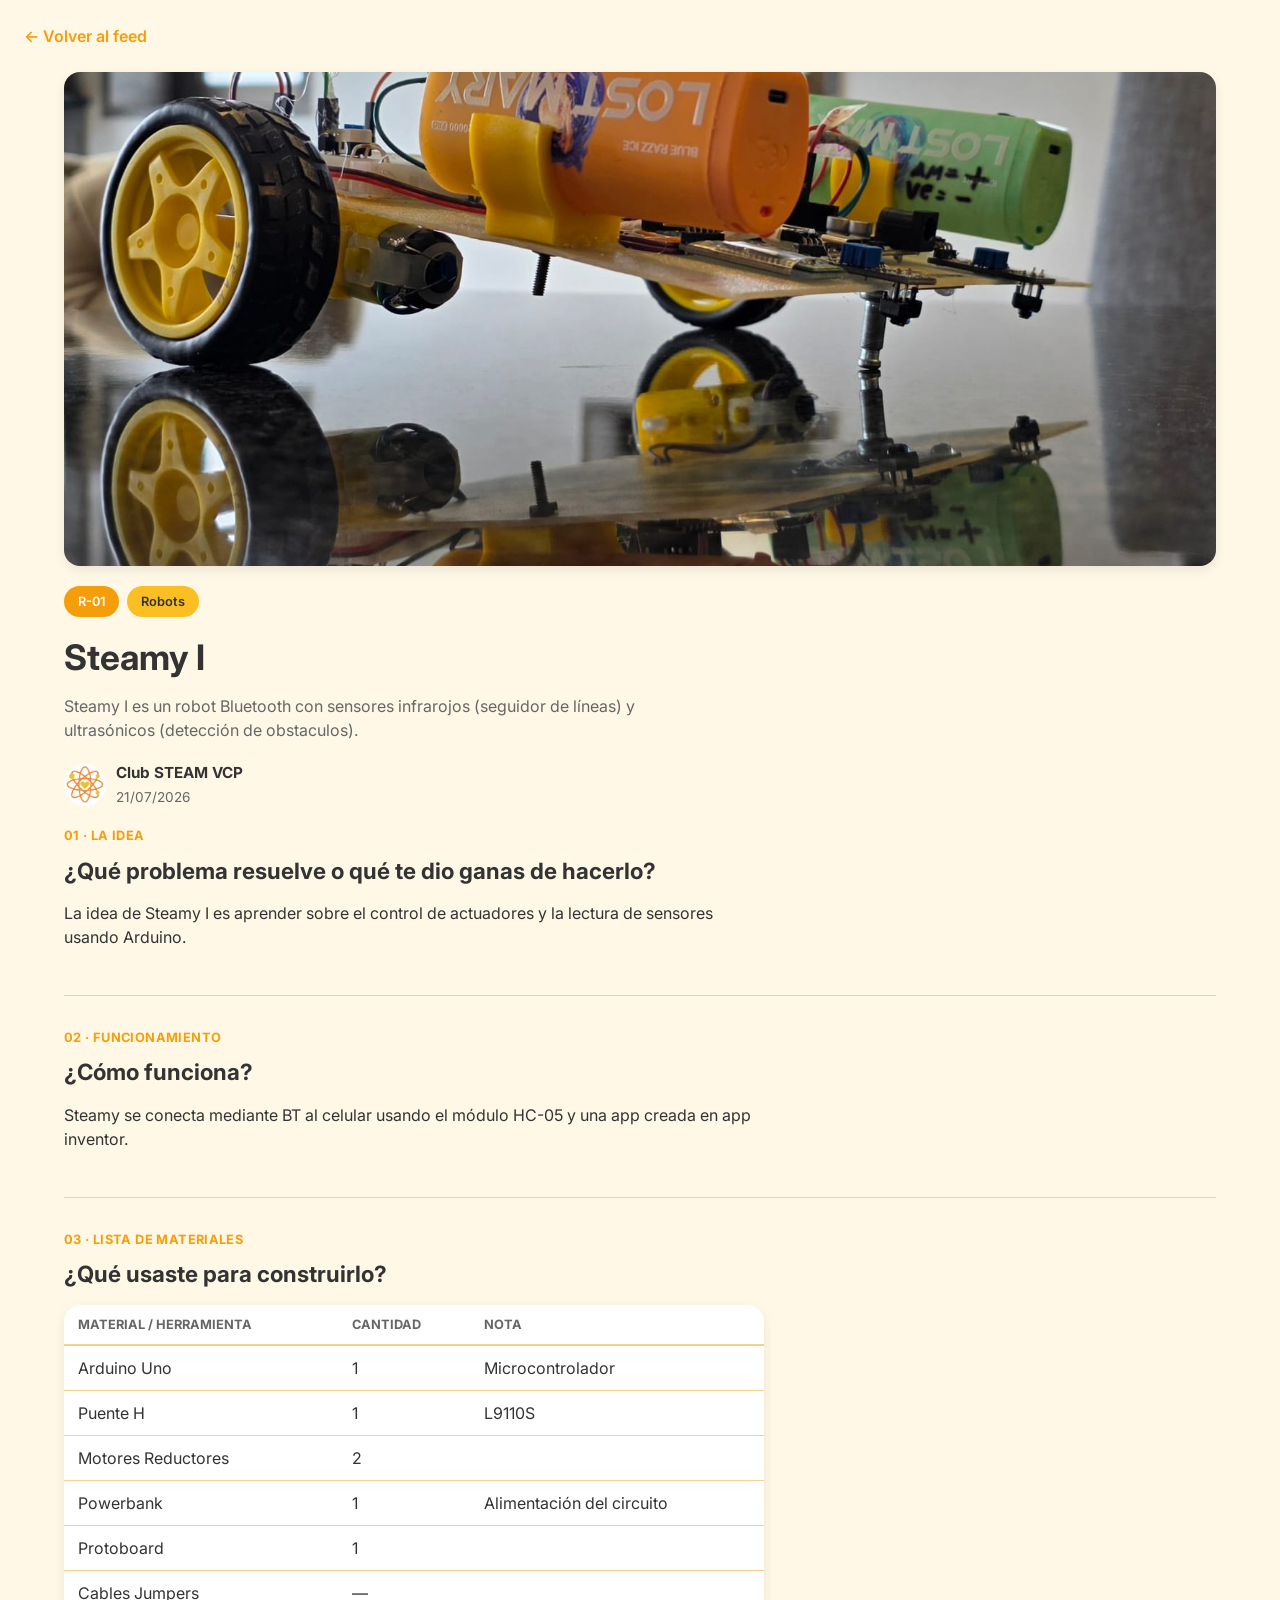
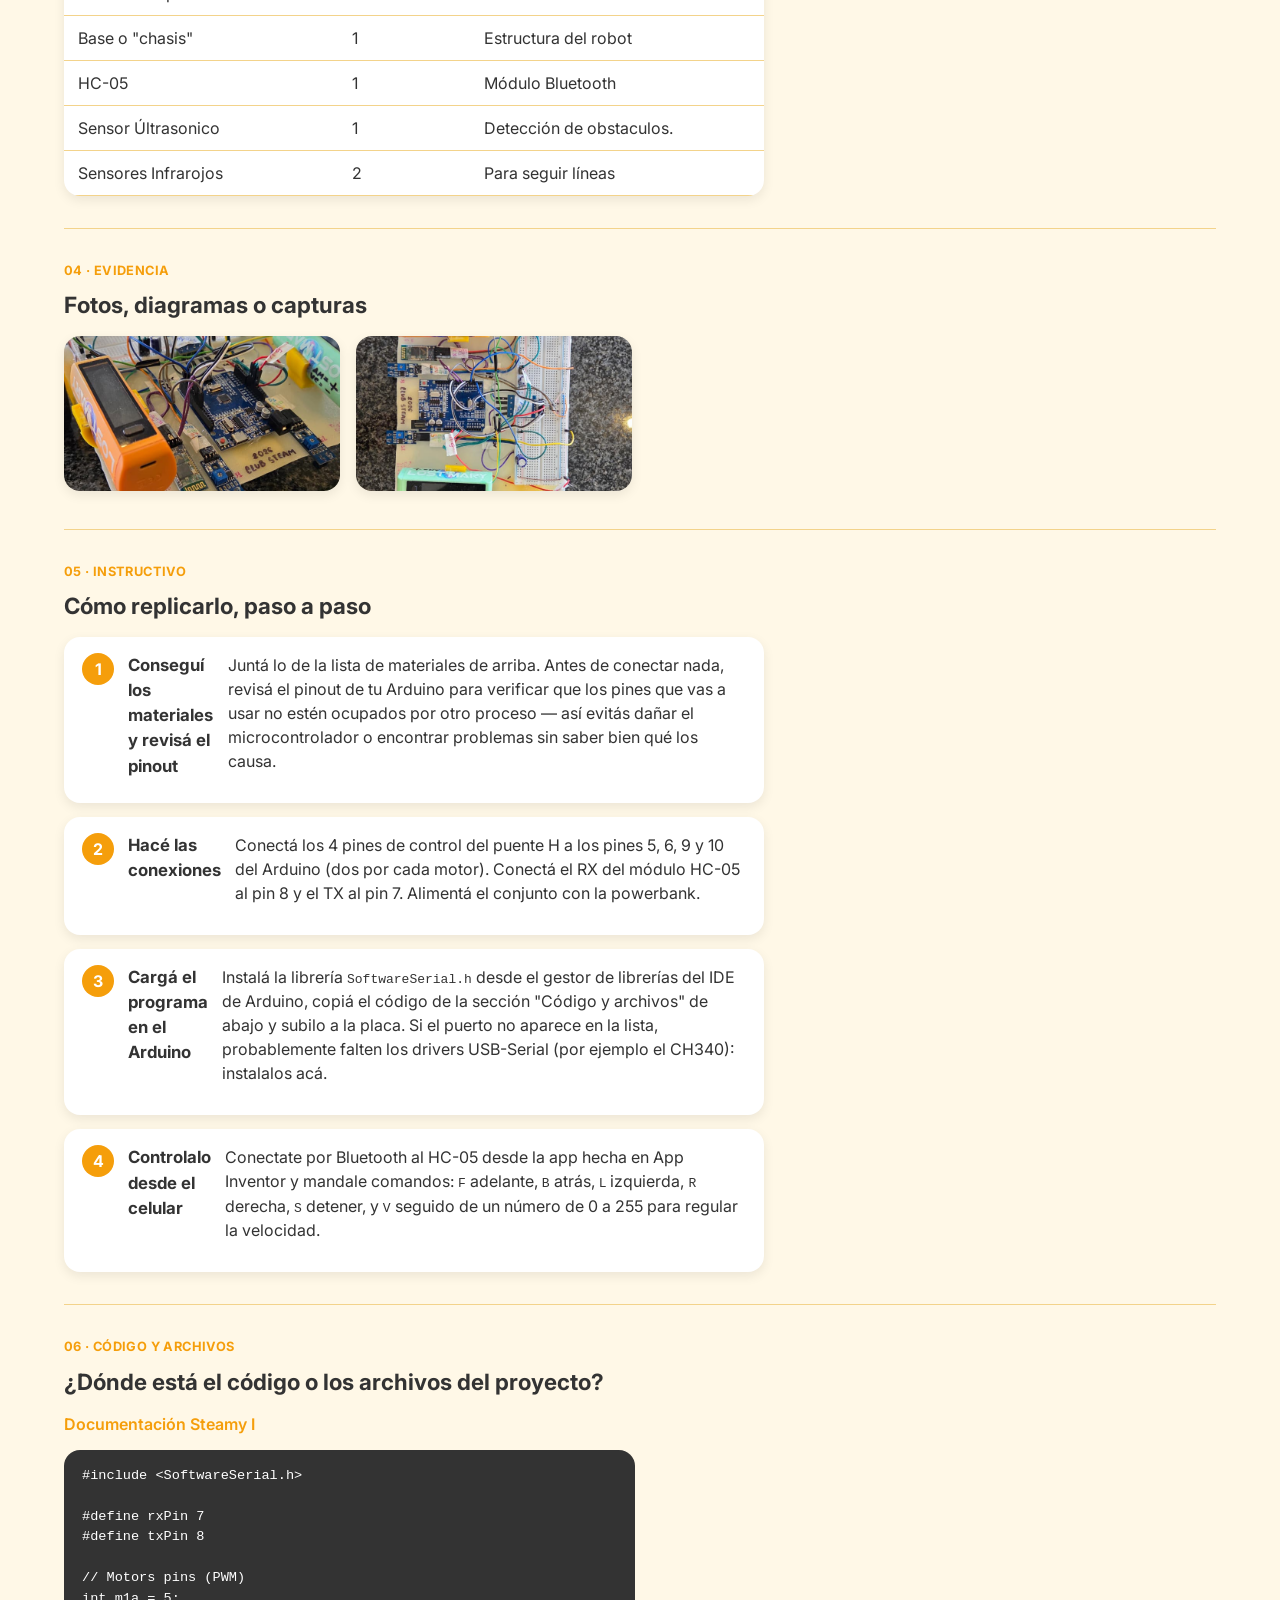
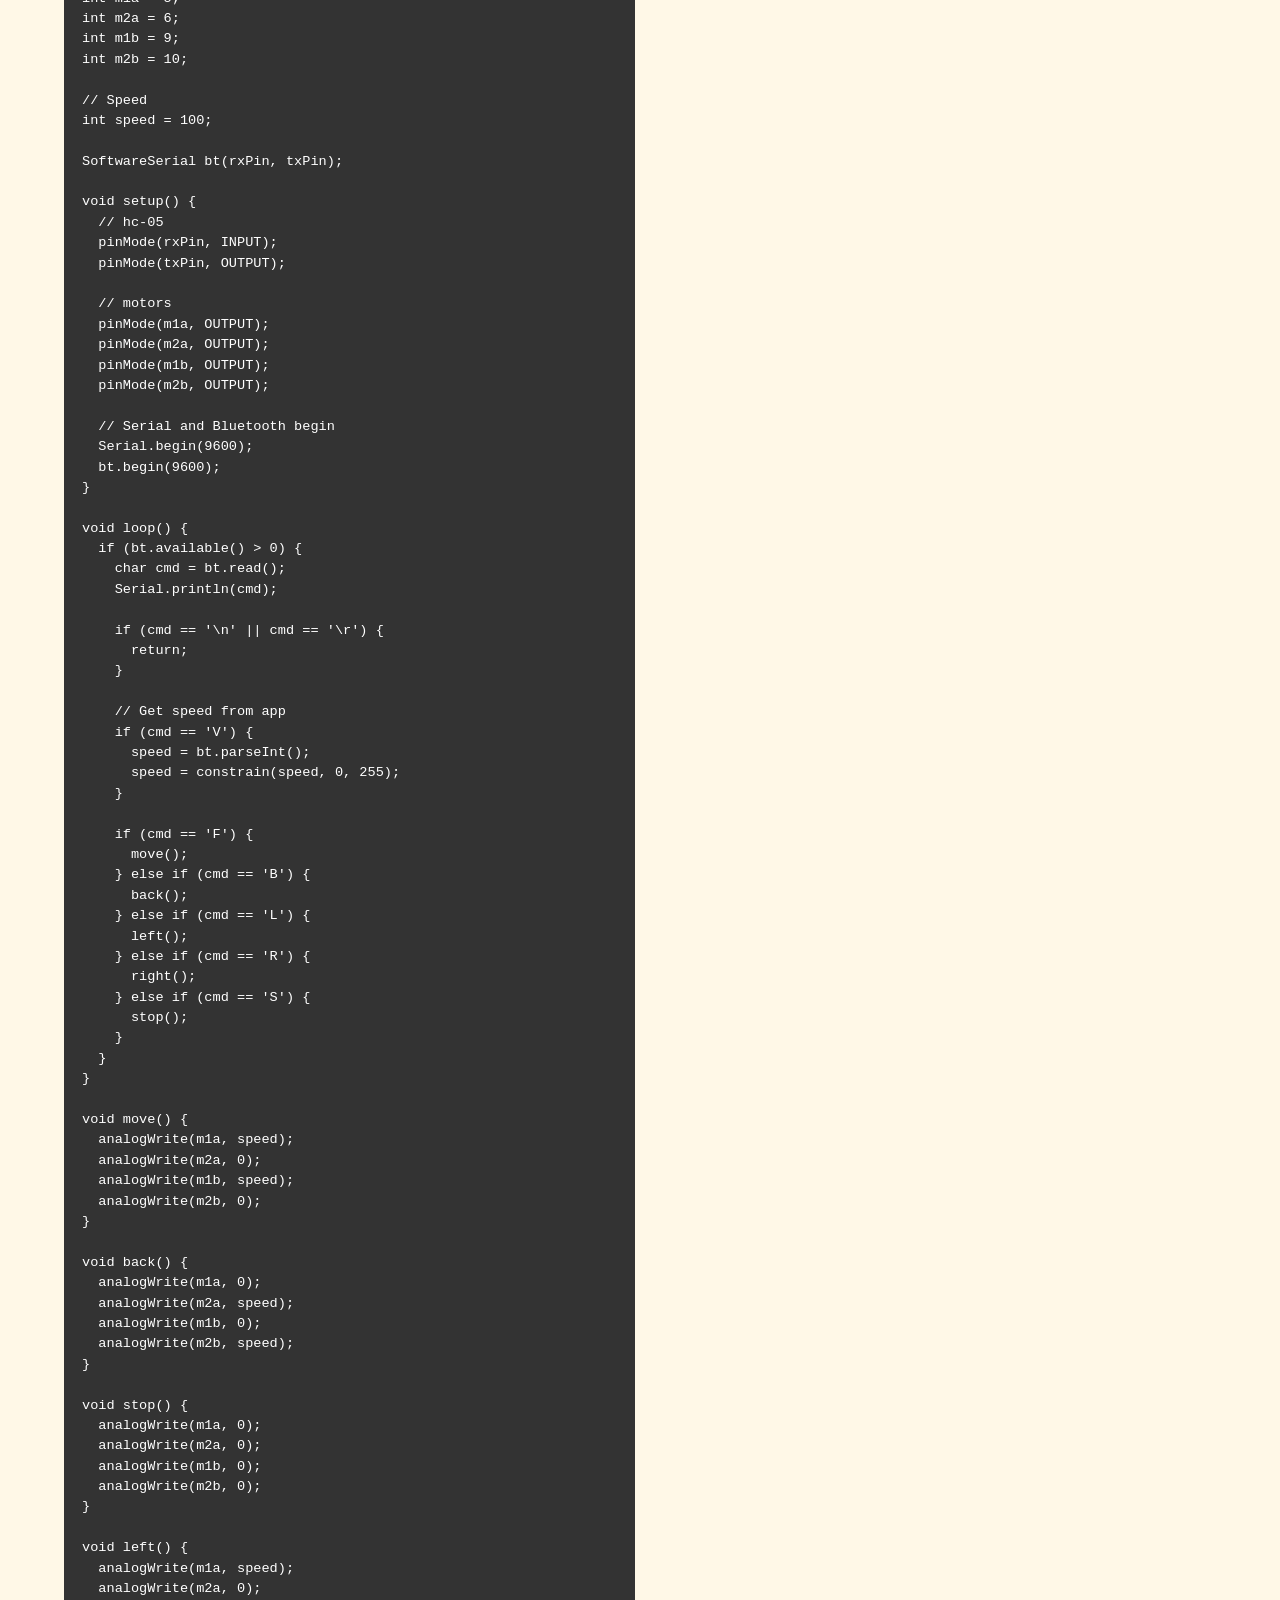
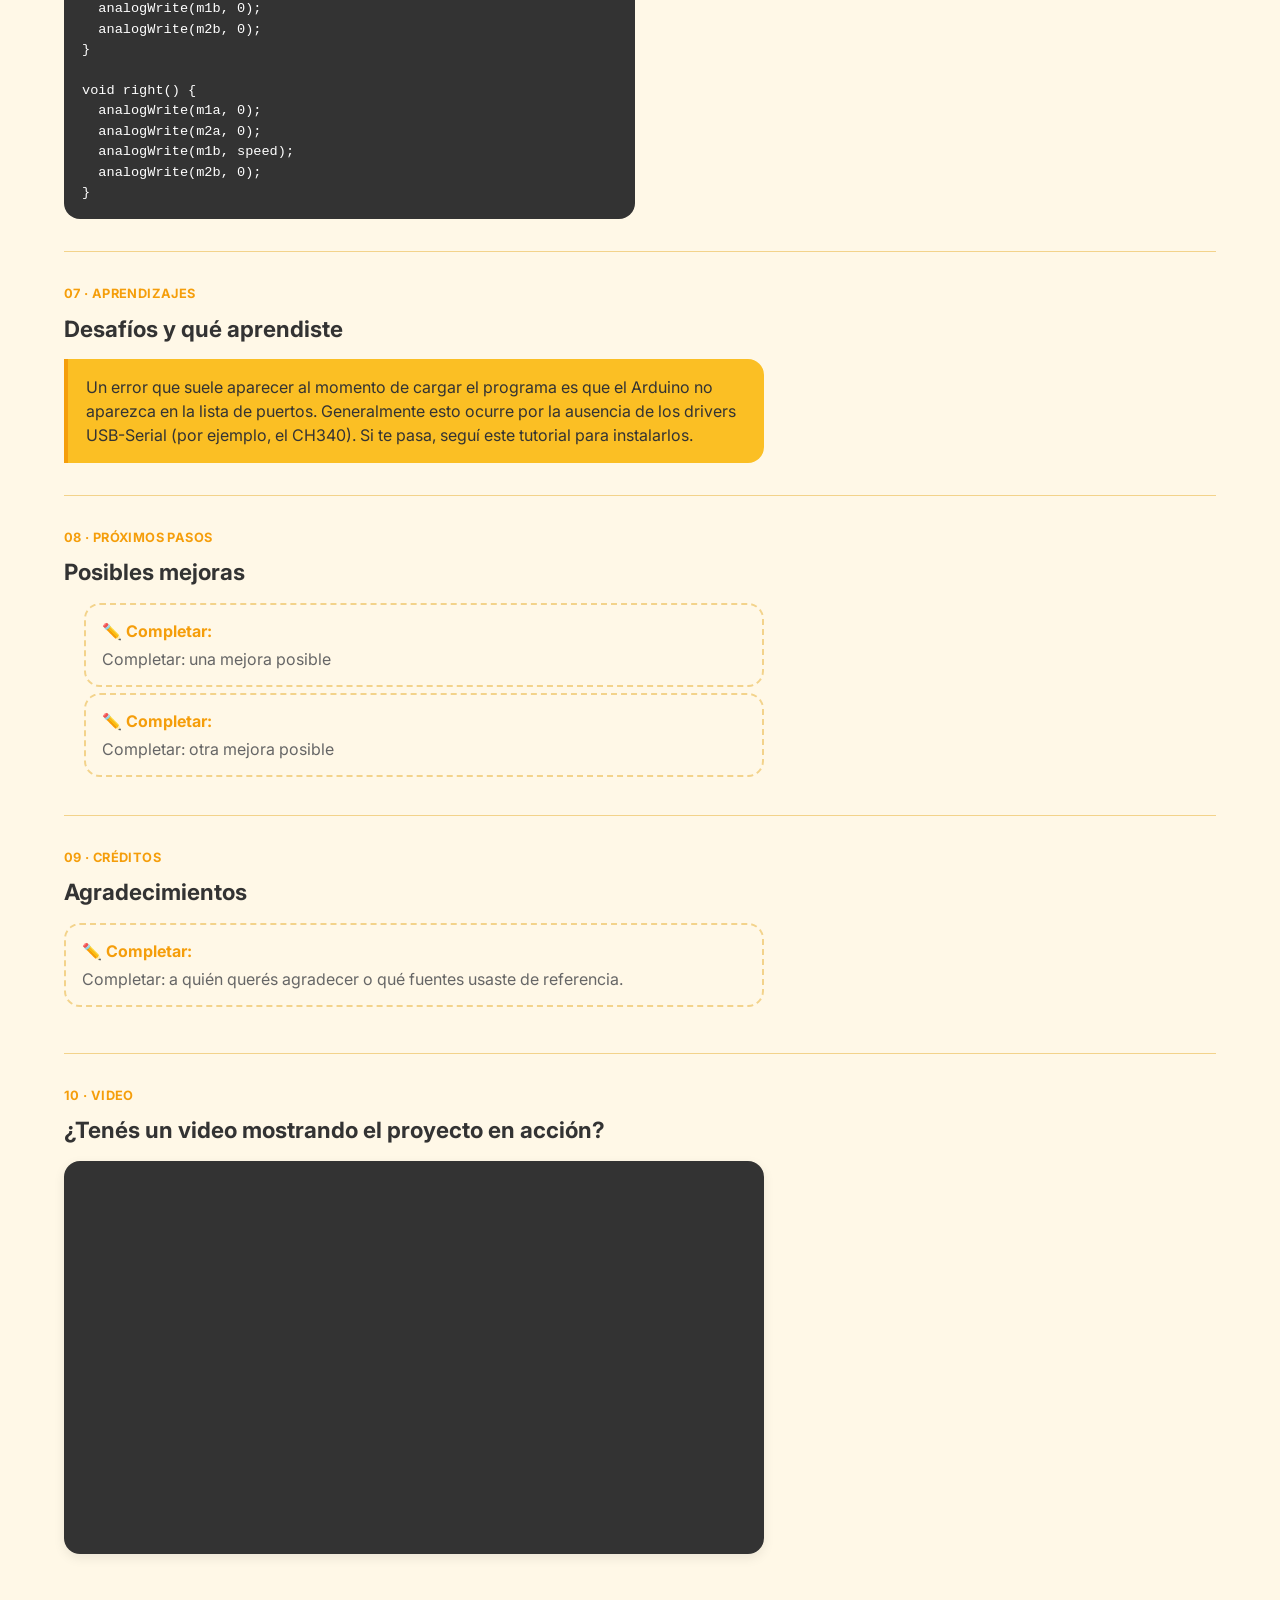
==== projects/steamy/index.html @ beb2fb8d "robot listo" ====
<!--
Proyecto: Steamy I
última modificación de este archivo: 20/07
Por Chiara Catalini | Orientadora del Club

Esta página también sirve de base para otros proyectos:
está armada igual que projects/_template/index.html.
Los bloques marcados "Completar" son los que faltan llenar.
-->

<!DOCTYPE html>
<html lang="es">
<head>
    <meta charset="UTF-8">
    <meta name="viewport" content="width=device-width, initial-scale=1.0">
    <title>Steamy I || Club STEAM VCP</title>
    <meta name="description" content="Documentación del proyecto Steamy I, del Club STEAM VCP.">
    <link rel="icon" type="image/svg+xml" href="../../assets/favicon.svg">
    <link rel="preconnect" href="https://fonts.googleapis.com">
    <link rel="preconnect" href="https://fonts.gstatic.com" crossorigin>
    <link href="https://fonts.googleapis.com/css2?family=Inter:wght@400;500;600;700&display=swap" rel="stylesheet">
    <link rel="stylesheet" href="../../style.css">
    <link rel="stylesheet" href="../../proyecto.css">
</head>
<body>

<a class="back-link" href="../../index.html">&larr; Volver al feed</a>

<header class="project-hero">
    <!-- Foto de portada: reemplazá el src de abajo por el archivo
         real (por ejemplo foto-portada.jpg) subido a esta misma
         carpeta. Se recomienda una imagen apaisada (más ancha que
         alta). Mientras no la subas, se ve una imagen genérica. -->
    <div class="hero-photo">
        <img src="steamy_thumb.jpeg" alt="Foto de Steamy I">
    </div>

    <div class="badge-row">
        <span class="badge designator">R-01</span>
        <span class="badge category">Robots</span>
    </div>

    <h1>Steamy I</h1>

    <!-- PREGUNTA 1: resumí el proyecto en una sola frase -->
    <p class="tagline">Steamy I es un robot Bluetooth con sensores infrarojos (seguidor de líneas) y ultrasónicos (detección de obstaculos).</p>

    <div class="hero-meta">
        <img src="../../assets/base/logo.jpeg" alt="">
        <div class="who">
            <strong>Club STEAM VCP</strong>
            <span>21/07/2026</span>
        </div>
    </div>
</header>

<main class="project-content">

    <section>
        <span class="section-eyebrow">01 · La idea</span>
        <h2>¿Qué problema resuelve o qué te dio ganas de hacerlo?</h2>
        <p class="">La idea de Steamy I es aprender sobre el control de actuadores y la lectura de sensores usando Arduino.</p>
    </section>

    <section>
        <span class="section-eyebrow">02 · Funcionamiento</span>
        <h2>¿Cómo funciona?</h2>
        <p class="">Steamy se conecta mediante BT al celular usando el módulo HC-05 y una app creada en app inventor.</p>
    </section>

    <section>
        <span class="section-eyebrow">03 · Lista de materiales</span>
        <h2>¿Qué usaste para construirlo?</h2>
        <table class="materials-table">
            <thead>
                <tr>
                    <th>Material / herramienta</th>
                    <th>Cantidad</th>
                    <th>Nota</th>
                </tr>
            </thead>
            <tbody>
                <tr>
                    <td>Arduino Uno</td>
                    <td>1</td>
                    <td>Microcontrolador</td>
                </tr>
                <tr>
                    <td>Puente H</td>
                    <td>1</td>
                    <td>L9110S</td>
                </tr>
                <tr>
                    <td>Motores Reductores</td>
                    <td>2</td>
                    <td></td>
                </tr>
                <tr>
                    <td>Powerbank</td>
                    <td>1</td>
                    <td>Alimentación del circuito</td>
                </tr>
                <tr>
                    <td>Protoboard</td>
                    <td>1</td>
                    <td></td>
                </tr>
                <tr>
                    <td>Cables Jumpers</td>
                    <td>—</td>
                    <td></td>
                </tr>
                <tr>
                    <td>Base o "chasis"</td>
                    <td>1</td>
                    <td>Estructura del robot</td>
                </tr>
                <tr>
                    <td>HC-05</td>
                    <td>1</td>
                    <td>Módulo Bluetooth</td>
                </tr>
                <tr>
                    <td>Sensor Últrasonico</td>
                    <td>1</td>
                    <td>Detección de obstaculos.</td>
                </tr>
                <tr>
                    <td>Sensores Infrarojos</td>
                    <td>2</td>
                    <td>Para seguir líneas</td>
                </tr>
            </tbody>
        </table>
    </section>

    <section>
        <span class="section-eyebrow">04 · Evidencia</span>
        <h2>Fotos, diagramas o capturas</h2>
        <div class="gallery">
            <figure>
                <div class="thumb-wrap"><img src="steamyIbot.jpeg" alt="" loading="lazy"></div>
                <figcaption></figcaption>
            </figure>
            <figure>
                <div class="thumb-wrap"><img src="steamyIbot2.jpeg" alt="" loading="lazy"></div>
                <figcaption></figcaption>
            </figure>
        </div>
    </section>

    <section>
        <span class="section-eyebrow">05 · Instructivo</span>
        <h2>Cómo replicarlo, paso a paso</h2>
        <ol class="steps">
            <li>
                <h3>Conseguí los materiales y revisá el pinout</h3>
                <p>Juntá lo de la lista de materiales de arriba. Antes de conectar nada, revisá el pinout de tu Arduino para verificar que los pines que vas a usar no estén ocupados por otro proceso — así evitás dañar el microcontrolador o encontrar problemas sin saber bien qué los causa.</p>
            </li>
            <li>
                <h3>Hacé las conexiones</h3>
                <p>Conectá los 4 pines de control del puente H a los pines 5, 6, 9 y 10 del Arduino (dos por cada motor). Conectá el RX del módulo HC-05 al pin 8 y el TX al pin 7. Alimentá el conjunto con la powerbank.</p>
            </li>
            <li>
                <h3>Cargá el programa en el Arduino</h3>
                <p>Instalá la librería <code>SoftwareSerial.h</code> desde el gestor de librerías del IDE de Arduino, copiá el código de la sección "Código y archivos" de abajo y subilo a la placa. Si el puerto no aparece en la lista, probablemente falten los drivers USB-Serial (por ejemplo el CH340): <a href="https://www.instructables.com/Instalar-driver-para-CH340G/">instalalos acá</a>.</p>
            </li>
            <li>
                <h3>Controlalo desde el celular</h3>
                <p>Conectate por Bluetooth al HC-05 desde la app hecha en App Inventor y mandale comandos: <code>F</code> adelante, <code>B</code> atrás, <code>L</code> izquierda, <code>R</code> derecha, <code>S</code> detener, y <code>V</code> seguido de un número de 0 a 255 para regular la velocidad.</p>
            </li>
        </ol>
    </section>

    <section>
        <span class="section-eyebrow">06 · Código y archivos</span>
        <h2>¿Dónde está el código o los archivos del proyecto?</h2>
        <ul class="resource-links">
            <li><a href="https://docs.google.com/document/d/1hiHm9wqZEXQ-DILTaQ02pxZamUTUHwvBk6soiBpxgWE/edit?usp=sharing" class="">Documentación Steamy I</a></li>
        </ul>
        <p></p>
        <pre class="code-panel">#include &lt;SoftwareSerial.h&gt;

#define rxPin 7
#define txPin 8

// Motors pins (PWM)
int m1a = 5;
int m2a = 6;
int m1b = 9;
int m2b = 10;

// Speed
int speed = 100;

SoftwareSerial bt(rxPin, txPin);

void setup() {
  // hc-05
  pinMode(rxPin, INPUT);
  pinMode(txPin, OUTPUT);

  // motors
  pinMode(m1a, OUTPUT);
  pinMode(m2a, OUTPUT);
  pinMode(m1b, OUTPUT);
  pinMode(m2b, OUTPUT);

  // Serial and Bluetooth begin
  Serial.begin(9600);
  bt.begin(9600);
}

void loop() {
  if (bt.available() &gt; 0) {
    char cmd = bt.read();
    Serial.println(cmd);

    if (cmd == '\n' || cmd == '\r') {
      return;
    }

    // Get speed from app
    if (cmd == 'V') {
      speed = bt.parseInt();
      speed = constrain(speed, 0, 255);
    }

    if (cmd == 'F') {
      move();
    } else if (cmd == 'B') {
      back();
    } else if (cmd == 'L') {
      left();
    } else if (cmd == 'R') {
      right();
    } else if (cmd == 'S') {
      stop();
    }
  }
}

void move() {
  analogWrite(m1a, speed);
  analogWrite(m2a, 0);
  analogWrite(m1b, speed);
  analogWrite(m2b, 0);
}

void back() {
  analogWrite(m1a, 0);
  analogWrite(m2a, speed);
  analogWrite(m1b, 0);
  analogWrite(m2b, speed);
}

void stop() {
  analogWrite(m1a, 0);
  analogWrite(m2a, 0);
  analogWrite(m1b, 0);
  analogWrite(m2b, 0);
}

void left() {
  analogWrite(m1a, speed);
  analogWrite(m2a, 0);
  analogWrite(m1b, 0);
  analogWrite(m2b, 0);
}

void right() {
  analogWrite(m1a, 0);
  analogWrite(m2a, 0);
  analogWrite(m1b, speed);
  analogWrite(m2b, 0);
}</pre>
    </section>

    <section>
        <span class="section-eyebrow">07 · Aprendizajes</span>
        <h2>Desafíos y qué aprendiste</h2>
        <div class="callout">
            <p>Un error que suele aparecer al momento de cargar el programa es que el Arduino no aparezca en la lista de puertos. Generalmente esto ocurre por la ausencia de los drivers USB-Serial (por ejemplo, el CH340). Si te pasa, seguí <a href="https://www.instructables.com/Instalar-driver-para-CH340G/">este tutorial</a> para instalarlos.</p>
        </div>
    </section>

    <section>
        <span class="section-eyebrow">08 · Próximos pasos</span>
        <h2>Posibles mejoras</h2>
        <ul class="plain">
            <li class="fill">Completar: una mejora posible</li>
            <li class="fill">Completar: otra mejora posible</li>
        </ul>
    </section>

    <section>
        <span class="section-eyebrow">09 · Créditos</span>
        <h2>Agradecimientos</h2>
        <p class="fill">Completar: a quién querés agradecer o qué fuentes usaste de referencia.</p>
    </section>

    <section>
        <span class="section-eyebrow">10 · Video</span>
        <h2>¿Tenés un video mostrando el proyecto en acción?</h2>
        <!-- Pegá el link completo de YouTube en data-youtube, por
             ejemplo: data-youtube="https://youtu.be/dQw4w9WgXcQ"
             Si lo dejás vacío, se muestra un aviso en vez de romperse. -->
        <div class="video-embed" data-youtube=""></div>
    </section>

</main>

<script src="../../proyecto.js" defer></script>
</body>
</html>
---- style.css ----
:root{
  --primary: #f59e0b;
  --secondary: #fbbf24;
  --background: #fff8e7;
  --surface: #ffffff;
  --text: #333;
  --text-light: #666;
  --border: #f3d38b;

  --radius: 16px;
  --shadow: 0 4px 12px rgba(0,0,0,.08);

  --max-width: 1200px;

  --font: "Inter", sans-serif;
}

*{
  margin:0;
  padding:0;
  box-sizing:border-box;
}

html{
  scroll-behavior:smooth;
}

body{
  font-family:var(--font);
  background:var(--background);
  color:var(--text);
  line-height:1.5;
}

img{
  max-width:100%;
  display:block;
}

a{
  color:inherit;
  text-decoration:none;
}

/*layout*/

.site-header,
main,
.site-footer{
  max-width:var(--max-width);
  margin:auto;
  padding:24px;
}

/*header*/

.header-row{
  display:flex;
  align-items:center;
  gap:16px;
}

.logo{
  width:60px;
}

.header-text h1{
  font-size:2rem;
  color:var(--primary);
}

.subtitle{
  color:var(--text-light);
  margin-top:4px;
}

/*filtros*/

.filters{
  display:flex;
  flex-wrap:wrap;
  gap:10px;
  margin:20px auto;
  max-width:var(--max-width);
  padding:0 24px;
}

.pin{
  padding:8px 16px;
  border:none;
  border-radius:999px;
  background:var(--secondary);
  cursor:pointer;
  transition:.2s;
}

.pin:hover{
  background:var(--primary);
  color:white;
}

.pin[aria-pressed="true"]{
  background:var(--primary);
  color:white;
}

/*feed y tarjetas*/

.feed{
  display:grid;
  grid-template-columns:repeat(auto-fit,minmax(280px,1fr));
  gap:24px;
}

.card{
  background:var(--surface);
  border-radius:var(--radius);
  overflow:hidden;
  box-shadow:var(--shadow);
  transition:.2s;
}

.card:hover{
  transform:translateY(-4px);
}

.thumb-wrap{
  aspect-ratio:16/9;
  overflow:hidden;
}

.thumb-wrap img{
  width:100%;
  height:100%;
  object-fit:cover;
}

.card-body{
  padding:16px;
}

.avatar{
  width:42px;
  height:42px;
  border-radius:50%;
  margin-bottom:12px;
}

.card-title{
  font-size:1.1rem;
  margin-bottom:6px;
}

.card-author{
  color:var(--text-light);
  font-size:.9rem;
}

.card-tags{
  margin-top:8px;
  color:var(--primary);
  font-size:.85rem;
}

/*vacio*/

.empty-state{
  text-align:center;
  padding:60px 20px;
  border-radius:var(--radius);
  background:white;
  box-shadow:var(--shadow);
}

/*Footer*/

.site-footer{
  margin-top:40px;
  color:var(--text-light);
}

.site-footer h3{
  color:var(--primary);
  margin-bottom:8px;
}


/*RESPONSIVE*/

@media(max-width:600px){

.header-row{
    flex-direction:column;
    text-align:center;
}

.filters{
    justify-content:center;
}

}
---- proyecto.css ----
/* estilos de la página individual de cada proyecto.
   se usa junto a style.css (de ahí toma las variables de color,
   radios, sombras y tipografía) */

/*volver al feed*/

.back-link{
  display:inline-block;
  margin:24px 24px 0;
  color:var(--primary);
  font-weight:600;
}

.back-link:hover{
  text-decoration:underline;
}

/*foto de portada*/

.hero-photo{
  aspect-ratio:21/9;
  border-radius:var(--radius);
  overflow:hidden;
  box-shadow:var(--shadow);
  margin-bottom:20px;
}

.hero-photo img{
  width:100%;
  height:100%;
  object-fit:cover;
}

/*hero del proyecto*/

.project-hero{
  max-width:var(--max-width);
  margin:auto;
  padding:24px 24px 0;
}

.badge-row{
  display:flex;
  flex-wrap:wrap;
  gap:8px;
  margin-bottom:14px;
}

.badge{
  padding:6px 14px;
  border-radius:999px;
  font-size:.8rem;
  font-weight:600;
}

.badge.designator{
  background:var(--primary);
  color:white;
}

.badge.category{
  background:var(--secondary);
  color:var(--text);
}

.project-hero h1{
  font-size:2.2rem;
  margin-bottom:10px;
}

.tagline{
  color:var(--text-light);
  max-width:60ch;
  margin-bottom:20px;
}

.hero-meta{
  display:flex;
  align-items:center;
  gap:10px;
  margin-bottom:10px;
}

.hero-meta img{
  width:42px;
  height:42px;
  border-radius:50%;
}

.hero-meta .who strong{
  display:block;
  font-size:.95rem;
}

.hero-meta .who span{
  font-size:.85rem;
  color:var(--text-light);
}

/*contenido*/

.project-content{
  max-width:var(--max-width);
  margin:auto;
  padding:0 24px 60px;
}

.project-content section{
  padding:32px 0;
  border-top:1px solid var(--border);
}

.project-content section:first-child{
  border-top:none;
  padding-top:8px;
}

.section-eyebrow{
  display:block;
  color:var(--primary);
  font-weight:700;
  text-transform:uppercase;
  font-size:.8rem;
  letter-spacing:.03em;
  margin-bottom:8px;
}

.project-content h2{
  font-size:1.4rem;
  margin-bottom:14px;
}

.project-content p{
  max-width:70ch;
  margin-bottom:14px;
}

/*caja para completar: marca en el navegador dónde falta escribir*/

.fill{
  display:block;
  max-width:70ch;
  padding:14px 16px;
  border:2px dashed var(--border);
  border-radius:var(--radius);
  color:var(--text-light);
  background:var(--background);
}

.fill::before{
  content:"✏️ Completar: ";
  display:block;
  font-weight:700;
  color:var(--primary);
  margin-bottom:4px;
}

/*tabla de materiales*/

.materials-table{
  width:100%;
  max-width:70ch;
  border-collapse:collapse;
  background:var(--surface);
  border-radius:var(--radius);
  overflow:hidden;
  box-shadow:var(--shadow);
}

.materials-table th{
  text-align:left;
  font-size:.8rem;
  text-transform:uppercase;
  color:var(--text-light);
  padding:10px 14px;
  border-bottom:2px solid var(--border);
}

.materials-table td{
  padding:10px 14px;
  border-bottom:1px solid var(--border);
}

/*galería*/

.gallery{
  display:grid;
  grid-template-columns:repeat(auto-fill,minmax(220px,1fr));
  gap:16px;
}

.gallery figure{
  margin:0;
}

.gallery .thumb-wrap{
  border-radius:var(--radius);
  box-shadow:var(--shadow);
}

.gallery figcaption{
  color:var(--text-light);
  font-size:.85rem;
  margin-top:6px;
}

/*pasos para replicar*/

.steps{
  list-style:none;
  max-width:70ch;
  display:flex;
  flex-direction:column;
  gap:14px;
  counter-reset:step;
}

.steps li{
  display:flex;
  gap:14px;
  background:var(--surface);
  border-radius:var(--radius);
  box-shadow:var(--shadow);
  padding:16px 18px;
}

.steps li::before{
  content:counter(step);
  counter-increment:step;
  flex-shrink:0;
  width:32px;
  height:32px;
  border-radius:50%;
  background:var(--primary);
  color:white;
  font-weight:700;
  display:flex;
  align-items:center;
  justify-content:center;
}

.steps h3{
  font-size:1.05rem;
  margin-bottom:4px;
}

/*código y enlaces*/

.code-panel{
  background:var(--text);
  color:#fff;
  font-family:monospace;
  font-size:.85rem;
  padding:16px 18px;
  border-radius:var(--radius);
  max-width:70ch;
  overflow-x:auto;
}

.resource-links{
  list-style:none;
  display:flex;
  flex-direction:column;
  gap:8px;
  margin-bottom:14px;
}

.resource-links a{
  color:var(--primary);
  font-weight:600;
}

.resource-links a:hover{
  text-decoration:underline;
}

/*callout (desafíos)*/

.callout{
  max-width:70ch;
  background:var(--secondary);
  border-left:4px solid var(--primary);
  border-radius:0 var(--radius) var(--radius) 0;
  padding:16px 18px;
}

.callout p:last-child{
  margin-bottom:0;
}

/*lista simple (mejoras, créditos)*/

.project-content ul.plain{
  max-width:70ch;
  padding-left:20px;
}

.project-content ul.plain li{
  margin-bottom:6px;
}

/*video*/

.video-embed{
  position:relative;
  aspect-ratio:16/9;
  max-width:70ch;
  border-radius:var(--radius);
  overflow:hidden;
  background:var(--text);
  box-shadow:var(--shadow);
}

.video-embed iframe{
  width:100%;
  height:100%;
  border:0;
  display:block;
}

.video-embed.is-empty{
  aspect-ratio:auto;
  min-height:120px;
  display:flex;
  align-items:center;
  justify-content:center;
  text-align:center;
  padding:20px;
  color:var(--text-light);
  background:var(--background);
  border:2px dashed var(--border);
  box-shadow:none;
}

.video-facade{
  width:100%;
  height:100%;
  border:0;
  padding:0;
  cursor:pointer;
  background-size:cover;
  background-position:center;
  position:relative;
}

.video-facade::before{
  content:"";
  position:absolute;
  inset:0;
  background:linear-gradient(to top, rgba(0,0,0,.5), rgba(0,0,0,0) 55%);
}

.play-icon{
  position:absolute;
  top:50%;
  left:50%;
  transform:translate(-50%,-50%);
  width:62px;
  height:62px;
  border-radius:50%;
  background:var(--primary);
  box-shadow:var(--shadow);
  transition:.2s;
}

.play-icon::after{
  content:"";
  position:absolute;
  top:50%;
  left:55%;
  transform:translate(-50%,-50%);
  border-style:solid;
  border-width:11px 0 11px 18px;
  border-color:transparent transparent transparent #fff;
}

.video-facade:hover .play-icon{
  transform:translate(-50%,-50%) scale(1.06);
}

/*responsive*/

@media(max-width:600px){
  .steps li{
    flex-direction:column;
  }
  .hero-photo{
    aspect-ratio:16/9;
  }
}
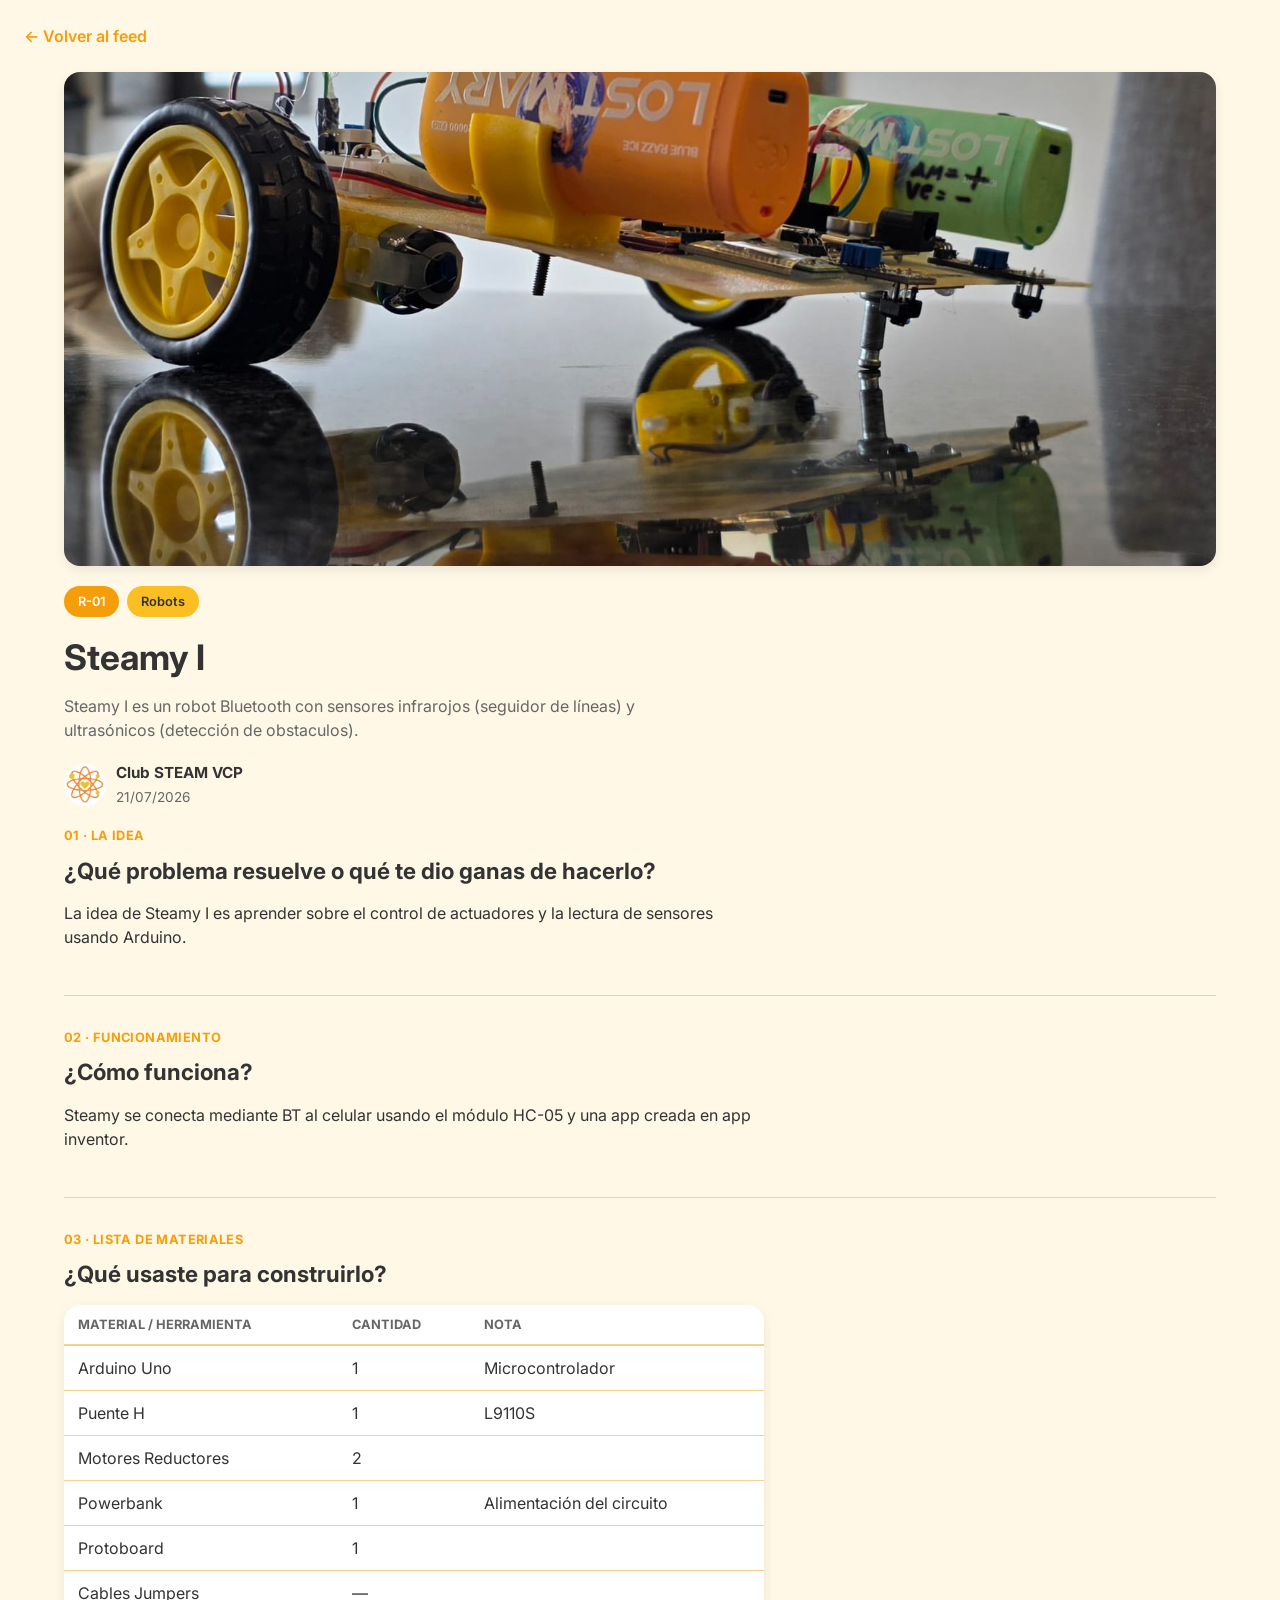
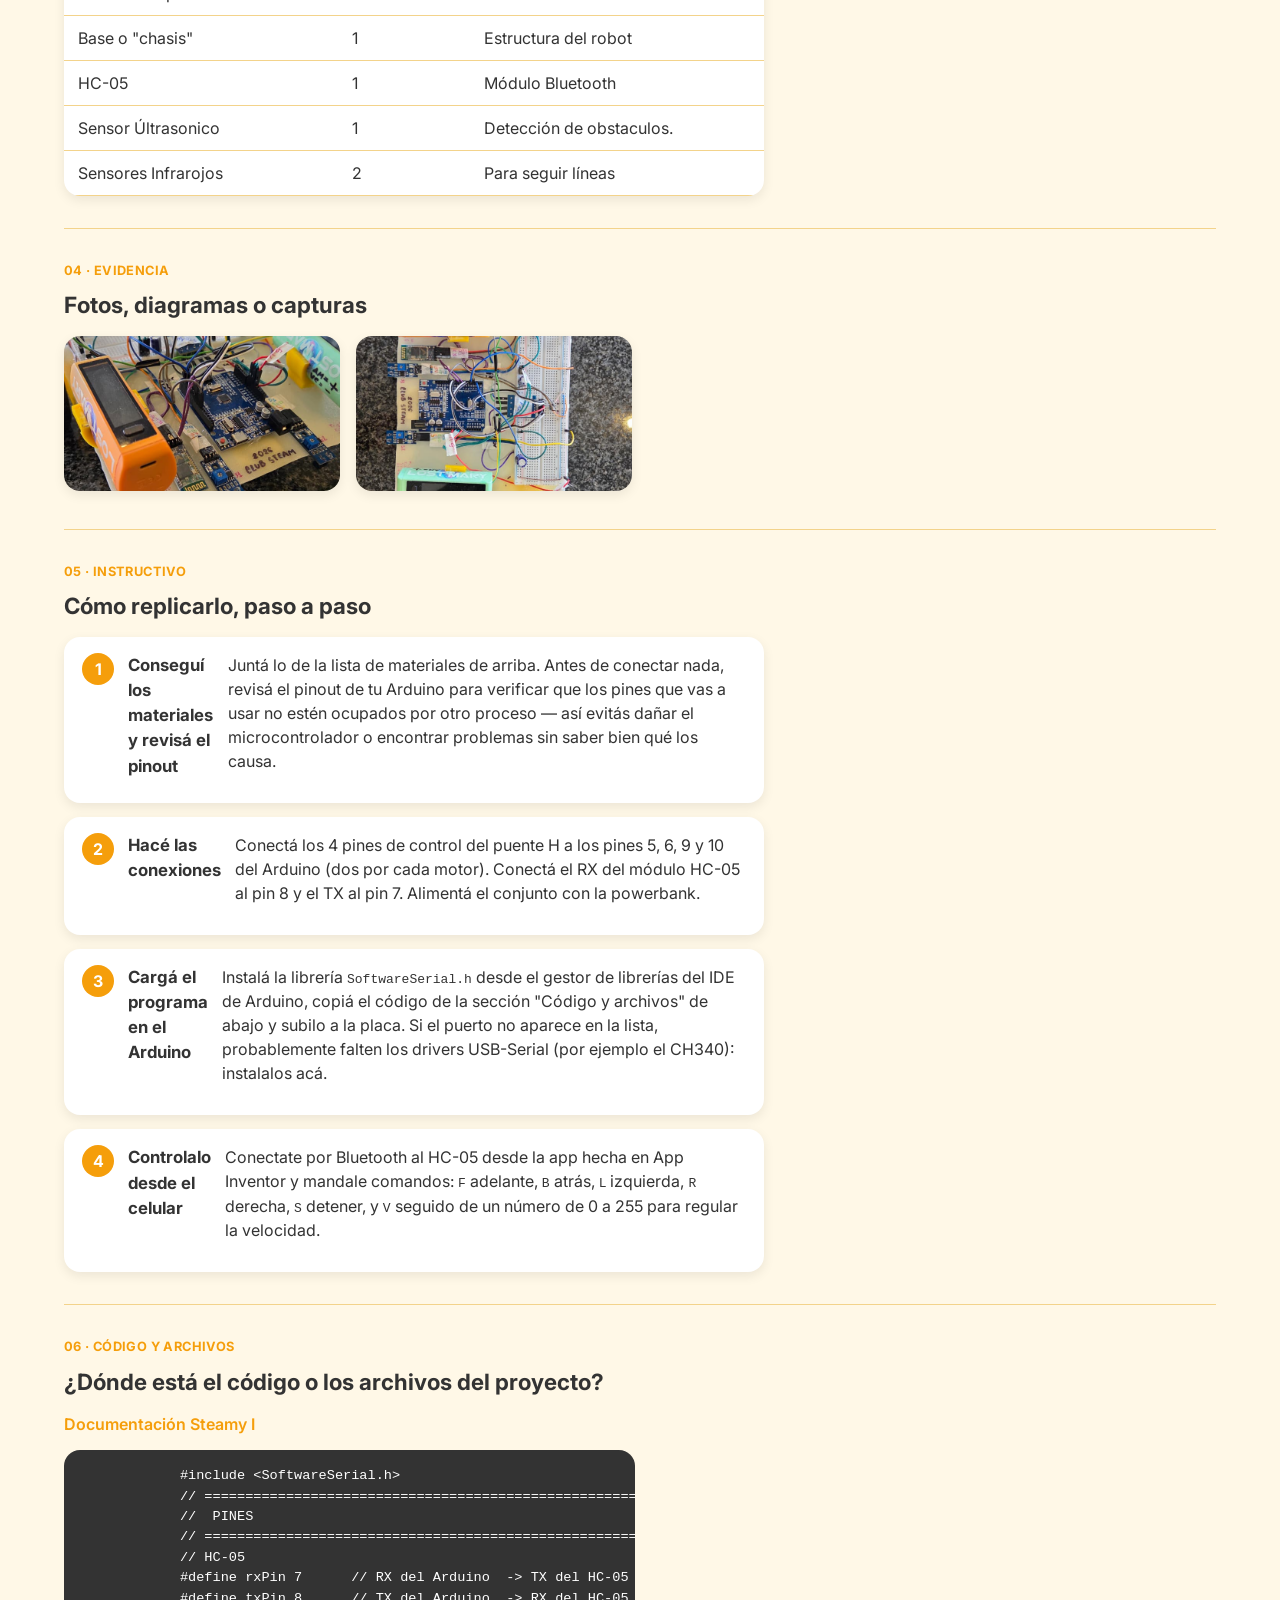
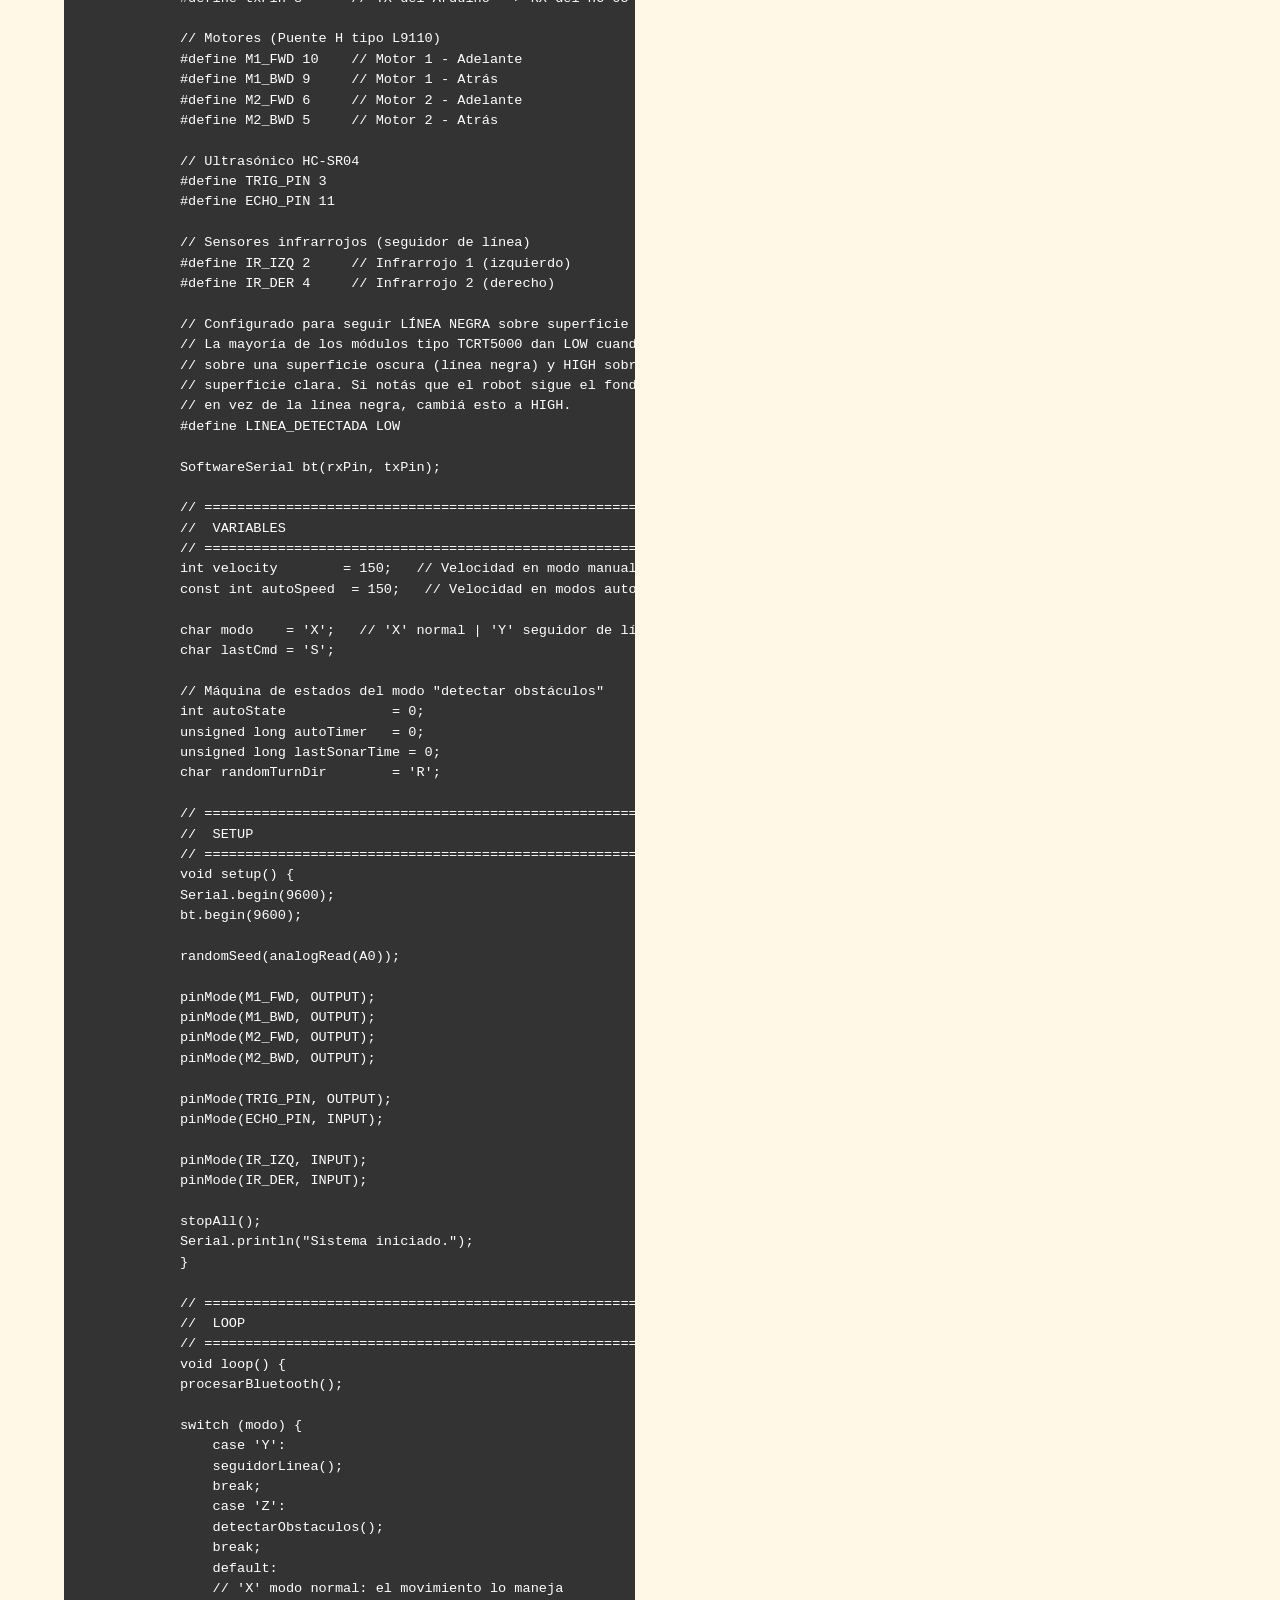
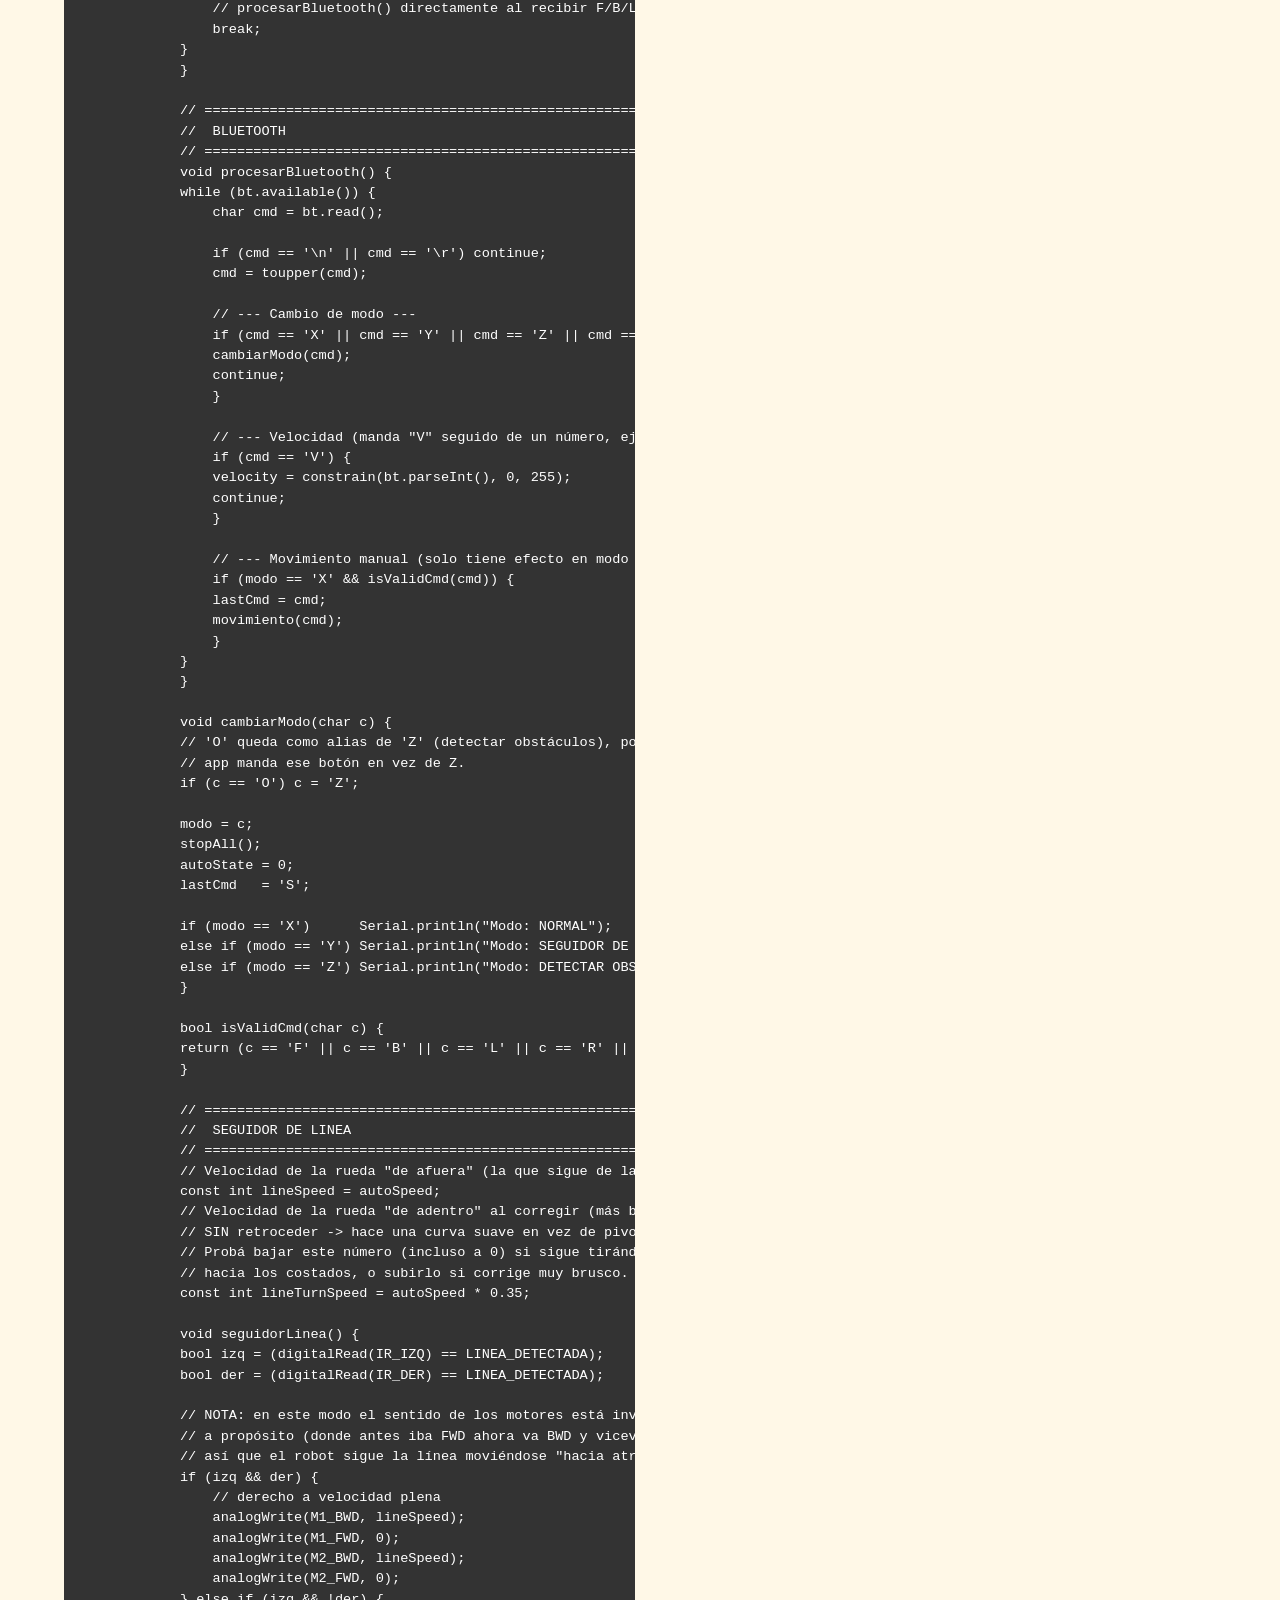
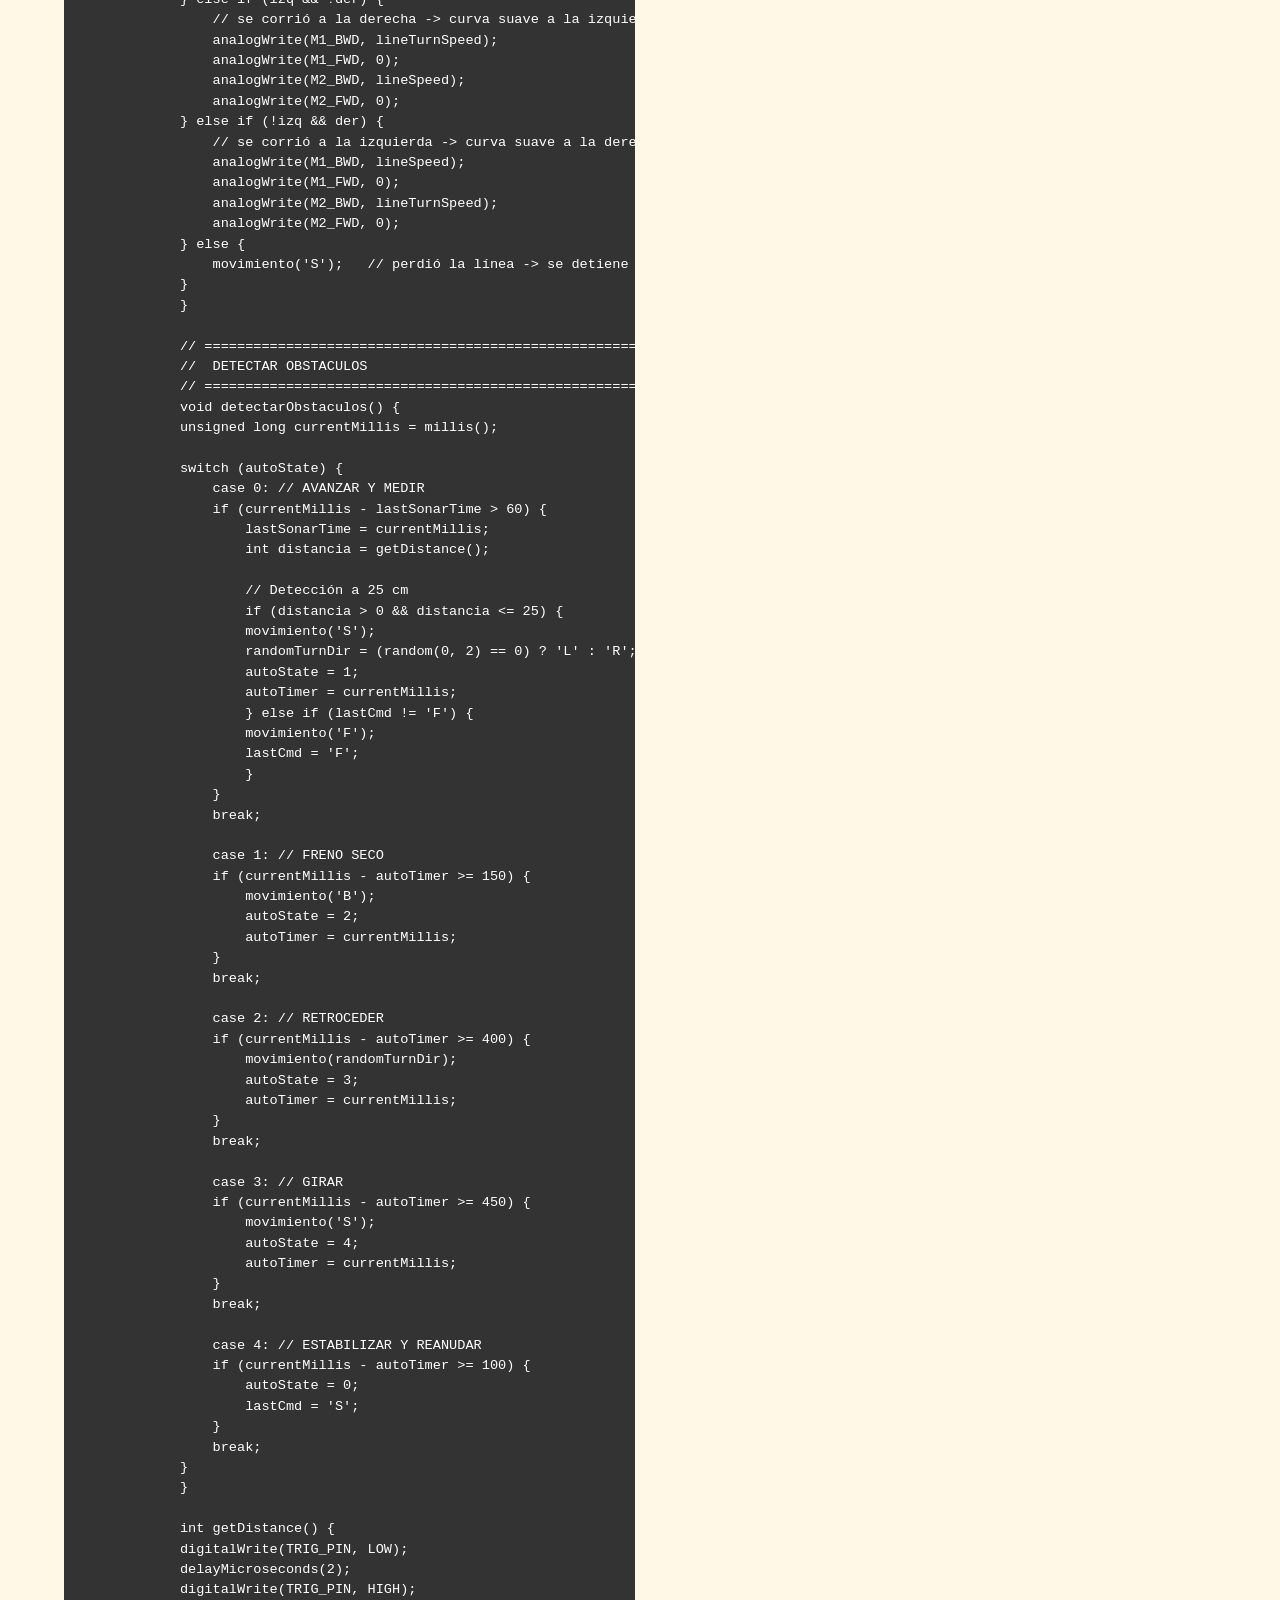
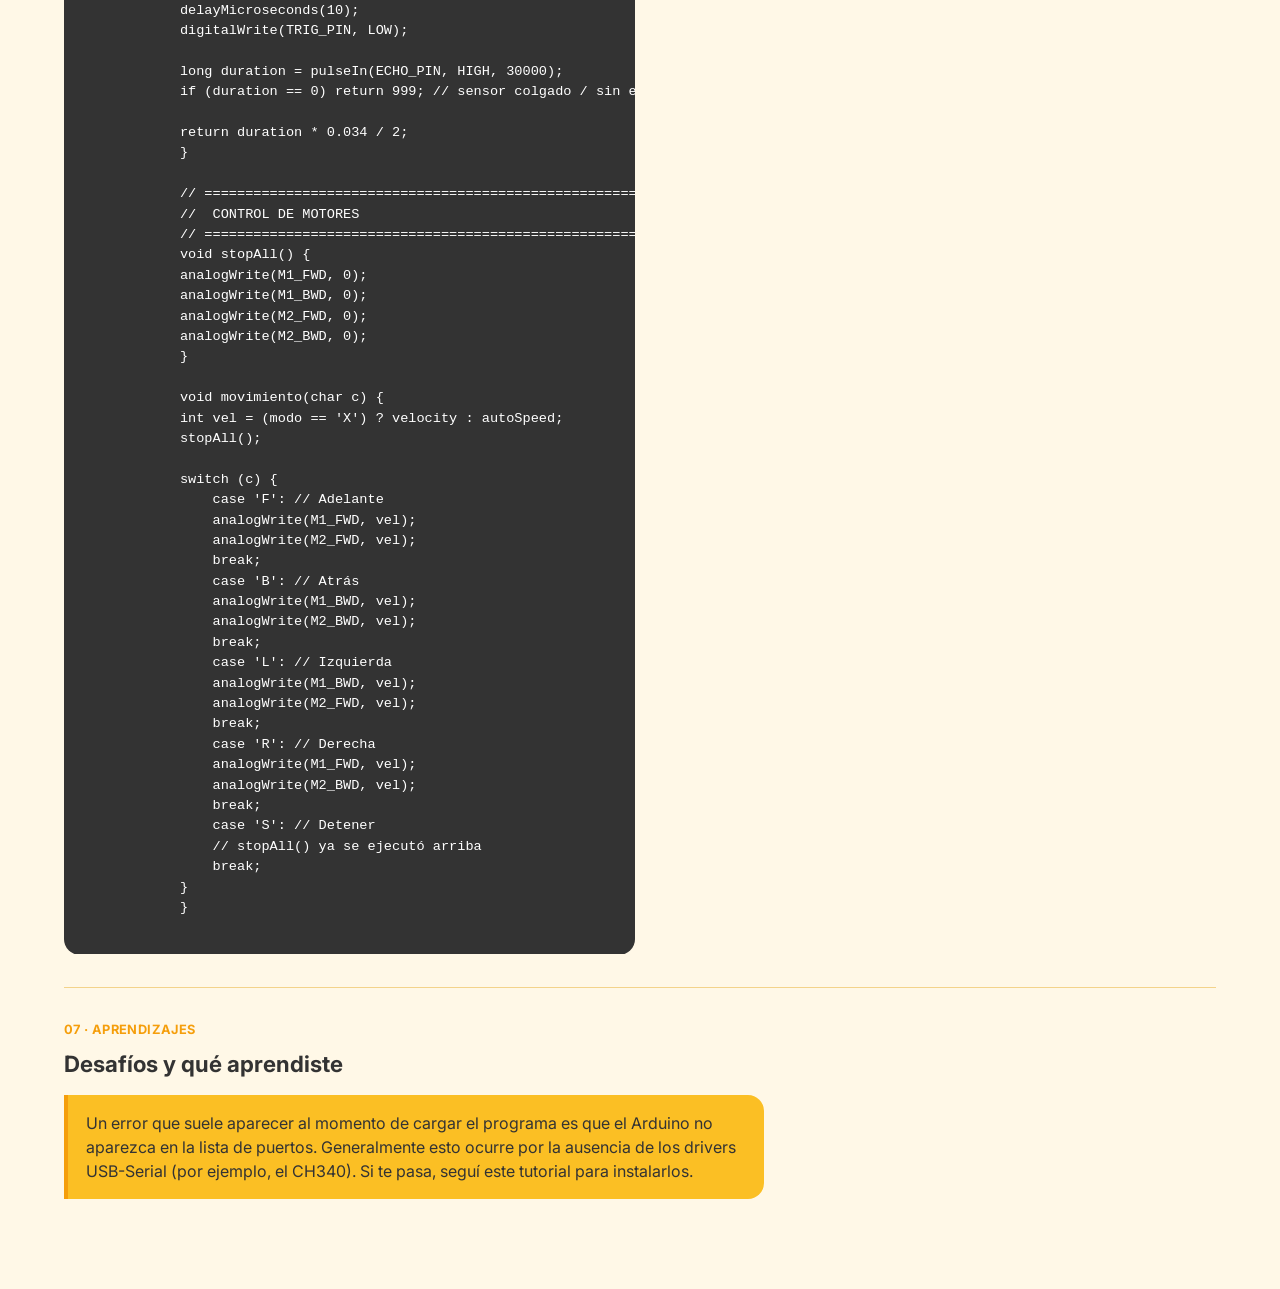
==== commit be9a3d63: "ready" ====
--- a/projects/steamy/index.html
+++ b/projects/steamy/index.html
@@ -179,101 +179,295 @@
             <li><a href="https://docs.google.com/document/d/1hiHm9wqZEXQ-DILTaQ02pxZamUTUHwvBk6soiBpxgWE/edit?usp=sharing" class="">Documentación Steamy I</a></li>
         </ul>
         <p></p>
-        <pre class="code-panel">#include &lt;SoftwareSerial.h&gt;
-
-#define rxPin 7
-#define txPin 8
-
-// Motors pins (PWM)
-int m1a = 5;
-int m2a = 6;
-int m1b = 9;
-int m2b = 10;
-
-// Speed
-int speed = 100;
-
-SoftwareSerial bt(rxPin, txPin);
-
-void setup() {
-  // hc-05
-  pinMode(rxPin, INPUT);
-  pinMode(txPin, OUTPUT);
-
-  // motors
-  pinMode(m1a, OUTPUT);
-  pinMode(m2a, OUTPUT);
-  pinMode(m1b, OUTPUT);
-  pinMode(m2b, OUTPUT);
-
-  // Serial and Bluetooth begin
-  Serial.begin(9600);
-  bt.begin(9600);
-}
-
-void loop() {
-  if (bt.available() &gt; 0) {
-    char cmd = bt.read();
-    Serial.println(cmd);
-
-    if (cmd == '\n' || cmd == '\r') {
-      return;
-    }
-
-    // Get speed from app
-    if (cmd == 'V') {
-      speed = bt.parseInt();
-      speed = constrain(speed, 0, 255);
-    }
-
-    if (cmd == 'F') {
-      move();
-    } else if (cmd == 'B') {
-      back();
-    } else if (cmd == 'L') {
-      left();
-    } else if (cmd == 'R') {
-      right();
-    } else if (cmd == 'S') {
-      stop();
-    }
-  }
-}
-
-void move() {
-  analogWrite(m1a, speed);
-  analogWrite(m2a, 0);
-  analogWrite(m1b, speed);
-  analogWrite(m2b, 0);
-}
-
-void back() {
-  analogWrite(m1a, 0);
-  analogWrite(m2a, speed);
-  analogWrite(m1b, 0);
-  analogWrite(m2b, speed);
-}
-
-void stop() {
-  analogWrite(m1a, 0);
-  analogWrite(m2a, 0);
-  analogWrite(m1b, 0);
-  analogWrite(m2b, 0);
-}
-
-void left() {
-  analogWrite(m1a, speed);
-  analogWrite(m2a, 0);
-  analogWrite(m1b, 0);
-  analogWrite(m2b, 0);
-}
-
-void right() {
-  analogWrite(m1a, 0);
-  analogWrite(m2a, 0);
-  analogWrite(m1b, speed);
-  analogWrite(m2b, 0);
-}</pre>
+        <pre class="code-panel">
+            #include &lt;SoftwareSerial.h&gt;
+            // ============================================================
+            //  PINES
+            // ============================================================
+            // HC-05
+            #define rxPin 7      // RX del Arduino  -> TX del HC-05
+            #define txPin 8      // TX del Arduino  -> RX del HC-05
+
+            // Motores (Puente H tipo L9110)
+            #define M1_FWD 10    // Motor 1 - Adelante
+            #define M1_BWD 9     // Motor 1 - Atrás
+            #define M2_FWD 6     // Motor 2 - Adelante
+            #define M2_BWD 5     // Motor 2 - Atrás
+
+            // Ultrasónico HC-SR04
+            #define TRIG_PIN 3
+            #define ECHO_PIN 11
+
+            // Sensores infrarrojos (seguidor de línea)
+            #define IR_IZQ 2     // Infrarrojo 1 (izquierdo)
+            #define IR_DER 4     // Infrarrojo 2 (derecho)
+
+            // Configurado para seguir LÍNEA NEGRA sobre superficie clara.
+            // La mayoría de los módulos tipo TCRT5000 dan LOW cuando están
+            // sobre una superficie oscura (línea negra) y HIGH sobre una
+            // superficie clara. Si notás que el robot sigue el fondo claro
+            // en vez de la línea negra, cambiá esto a HIGH.
+            #define LINEA_DETECTADA LOW
+
+            SoftwareSerial bt(rxPin, txPin);
+
+            // ============================================================
+            //  VARIABLES
+            // ============================================================
+            int velocity        = 150;   // Velocidad en modo manual (0-255)
+            const int autoSpeed  = 150;   // Velocidad en modos automáticos
+
+            char modo    = 'X';   // 'X' normal | 'Y' seguidor de línea | 'Z' obstáculos
+            char lastCmd = 'S';
+
+            // Máquina de estados del modo "detectar obstáculos"
+            int autoState             = 0;
+            unsigned long autoTimer   = 0;
+            unsigned long lastSonarTime = 0;
+            char randomTurnDir        = 'R';
+
+            // ============================================================
+            //  SETUP
+            // ============================================================
+            void setup() {
+            Serial.begin(9600);
+            bt.begin(9600);
+
+            randomSeed(analogRead(A0));
+
+            pinMode(M1_FWD, OUTPUT);
+            pinMode(M1_BWD, OUTPUT);
+            pinMode(M2_FWD, OUTPUT);
+            pinMode(M2_BWD, OUTPUT);
+
+            pinMode(TRIG_PIN, OUTPUT);
+            pinMode(ECHO_PIN, INPUT);
+
+            pinMode(IR_IZQ, INPUT);
+            pinMode(IR_DER, INPUT);
+
+            stopAll();
+            Serial.println("Sistema iniciado.");
+            }
+
+            // ============================================================
+            //  LOOP
+            // ============================================================
+            void loop() {
+            procesarBluetooth();
+
+            switch (modo) {
+                case 'Y':
+                seguidorLinea();
+                break;
+                case 'Z':
+                detectarObstaculos();
+                break;
+                default:
+                // 'X' modo normal: el movimiento lo maneja
+                // procesarBluetooth() directamente al recibir F/B/L/R/S
+                break;
+            }
+            }
+
+            // ============================================================
+            //  BLUETOOTH
+            // ============================================================
+            void procesarBluetooth() {
+            while (bt.available()) {
+                char cmd = bt.read();
+
+                if (cmd == '\n' || cmd == '\r') continue;
+                cmd = toupper(cmd);
+
+                // --- Cambio de modo ---
+                if (cmd == 'X' || cmd == 'Y' || cmd == 'Z' || cmd == 'O') {
+                cambiarModo(cmd);
+                continue;
+                }
+
+                // --- Velocidad (manda "V" seguido de un número, ej: V180) ---
+                if (cmd == 'V') {
+                velocity = constrain(bt.parseInt(), 0, 255);
+                continue;
+                }
+
+                // --- Movimiento manual (solo tiene efecto en modo normal) ---
+                if (modo == 'X' && isValidCmd(cmd)) {
+                lastCmd = cmd;
+                movimiento(cmd);
+                }
+            }
+            }
+
+            void cambiarModo(char c) {
+            // 'O' queda como alias de 'Z' (detectar obstáculos), por si tu
+            // app manda ese botón en vez de Z.
+            if (c == 'O') c = 'Z';
+
+            modo = c;
+            stopAll();
+            autoState = 0;
+            lastCmd   = 'S';
+
+            if (modo == 'X')      Serial.println("Modo: NORMAL");
+            else if (modo == 'Y') Serial.println("Modo: SEGUIDOR DE LINEA");
+            else if (modo == 'Z') Serial.println("Modo: DETECTAR OBSTACULOS");
+            }
+
+            bool isValidCmd(char c) {
+            return (c == 'F' || c == 'B' || c == 'L' || c == 'R' || c == 'S');
+            }
+
+            // ============================================================
+            //  SEGUIDOR DE LINEA
+            // ============================================================
+            // Velocidad de la rueda "de afuera" (la que sigue de largo) al corregir.
+            const int lineSpeed = autoSpeed;
+            // Velocidad de la rueda "de adentro" al corregir (más baja, pero
+            // SIN retroceder -> hace una curva suave en vez de pivotear).
+            // Probá bajar este número (incluso a 0) si sigue tirándose mucho
+            // hacia los costados, o subirlo si corrige muy brusco.
+            const int lineTurnSpeed = autoSpeed * 0.35;
+
+            void seguidorLinea() {
+            bool izq = (digitalRead(IR_IZQ) == LINEA_DETECTADA);
+            bool der = (digitalRead(IR_DER) == LINEA_DETECTADA);
+
+            // NOTA: en este modo el sentido de los motores está invertido
+            // a propósito (donde antes iba FWD ahora va BWD y viceversa),
+            // así que el robot sigue la línea moviéndose "hacia atrás".
+            if (izq && der) {
+                // derecho a velocidad plena
+                analogWrite(M1_BWD, lineSpeed);
+                analogWrite(M1_FWD, 0);
+                analogWrite(M2_BWD, lineSpeed);
+                analogWrite(M2_FWD, 0);
+            } else if (izq && !der) {
+                // se corrió a la derecha -> curva suave a la izquierda
+                analogWrite(M1_BWD, lineTurnSpeed);
+                analogWrite(M1_FWD, 0);
+                analogWrite(M2_BWD, lineSpeed);
+                analogWrite(M2_FWD, 0);
+            } else if (!izq && der) {
+                // se corrió a la izquierda -> curva suave a la derecha
+                analogWrite(M1_BWD, lineSpeed);
+                analogWrite(M1_FWD, 0);
+                analogWrite(M2_BWD, lineTurnSpeed);
+                analogWrite(M2_FWD, 0);
+            } else {
+                movimiento('S');   // perdió la línea -> se detiene
+            }
+            }
+
+            // ============================================================
+            //  DETECTAR OBSTACULOS
+            // ============================================================
+            void detectarObstaculos() {
+            unsigned long currentMillis = millis();
+
+            switch (autoState) {
+                case 0: // AVANZAR Y MEDIR
+                if (currentMillis - lastSonarTime > 60) {
+                    lastSonarTime = currentMillis;
+                    int distancia = getDistance();
+
+                    // Detección a 25 cm
+                    if (distancia > 0 && distancia <= 25) {
+                    movimiento('S');
+                    randomTurnDir = (random(0, 2) == 0) ? 'L' : 'R';
+                    autoState = 1;
+                    autoTimer = currentMillis;
+                    } else if (lastCmd != 'F') {
+                    movimiento('F');
+                    lastCmd = 'F';
+                    }
+                }
+                break;
+
+                case 1: // FRENO SECO
+                if (currentMillis - autoTimer >= 150) {
+                    movimiento('B');
+                    autoState = 2;
+                    autoTimer = currentMillis;
+                }
+                break;
+
+                case 2: // RETROCEDER
+                if (currentMillis - autoTimer >= 400) {
+                    movimiento(randomTurnDir);
+                    autoState = 3;
+                    autoTimer = currentMillis;
+                }
+                break;
+
+                case 3: // GIRAR
+                if (currentMillis - autoTimer >= 450) {
+                    movimiento('S');
+                    autoState = 4;
+                    autoTimer = currentMillis;
+                }
+                break;
+
+                case 4: // ESTABILIZAR Y REANUDAR
+                if (currentMillis - autoTimer >= 100) {
+                    autoState = 0;
+                    lastCmd = 'S';
+                }
+                break;
+            }
+            }
+
+            int getDistance() {
+            digitalWrite(TRIG_PIN, LOW);
+            delayMicroseconds(2);
+            digitalWrite(TRIG_PIN, HIGH);
+            delayMicroseconds(10);
+            digitalWrite(TRIG_PIN, LOW);
+
+            long duration = pulseIn(ECHO_PIN, HIGH, 30000);
+            if (duration == 0) return 999; // sensor colgado / sin eco
+
+            return duration * 0.034 / 2;
+            }
+
+            // ============================================================
+            //  CONTROL DE MOTORES
+            // ============================================================
+            void stopAll() {
+            analogWrite(M1_FWD, 0);
+            analogWrite(M1_BWD, 0);
+            analogWrite(M2_FWD, 0);
+            analogWrite(M2_BWD, 0);
+            }
+
+            void movimiento(char c) {
+            int vel = (modo == 'X') ? velocity : autoSpeed;
+            stopAll();
+
+            switch (c) {
+                case 'F': // Adelante
+                analogWrite(M1_FWD, vel);
+                analogWrite(M2_FWD, vel);
+                break;
+                case 'B': // Atrás
+                analogWrite(M1_BWD, vel);
+                analogWrite(M2_BWD, vel);
+                break;
+                case 'L': // Izquierda
+                analogWrite(M1_BWD, vel);
+                analogWrite(M2_FWD, vel);
+                break;
+                case 'R': // Derecha
+                analogWrite(M1_FWD, vel);
+                analogWrite(M2_BWD, vel);
+                break;
+                case 'S': // Detener
+                // stopAll() ya se ejecutó arriba
+                break;
+            }
+            }
+        </pre>
     </section>
 
     <section>
@@ -284,30 +478,6 @@
         </div>
     </section>
 
-    <section>
-        <span class="section-eyebrow">08 · Próximos pasos</span>
-        <h2>Posibles mejoras</h2>
-        <ul class="plain">
-            <li class="fill">Completar: una mejora posible</li>
-            <li class="fill">Completar: otra mejora posible</li>
-        </ul>
-    </section>
-
-    <section>
-        <span class="section-eyebrow">09 · Créditos</span>
-        <h2>Agradecimientos</h2>
-        <p class="fill">Completar: a quién querés agradecer o qué fuentes usaste de referencia.</p>
-    </section>
-
-    <section>
-        <span class="section-eyebrow">10 · Video</span>
-        <h2>¿Tenés un video mostrando el proyecto en acción?</h2>
-        <!-- Pegá el link completo de YouTube en data-youtube, por
-             ejemplo: data-youtube="https://youtu.be/dQw4w9WgXcQ"
-             Si lo dejás vacío, se muestra un aviso en vez de romperse. -->
-        <div class="video-embed" data-youtube=""></div>
-    </section>
-
 </main>
 
 <script src="../../proyecto.js" defer></script>
